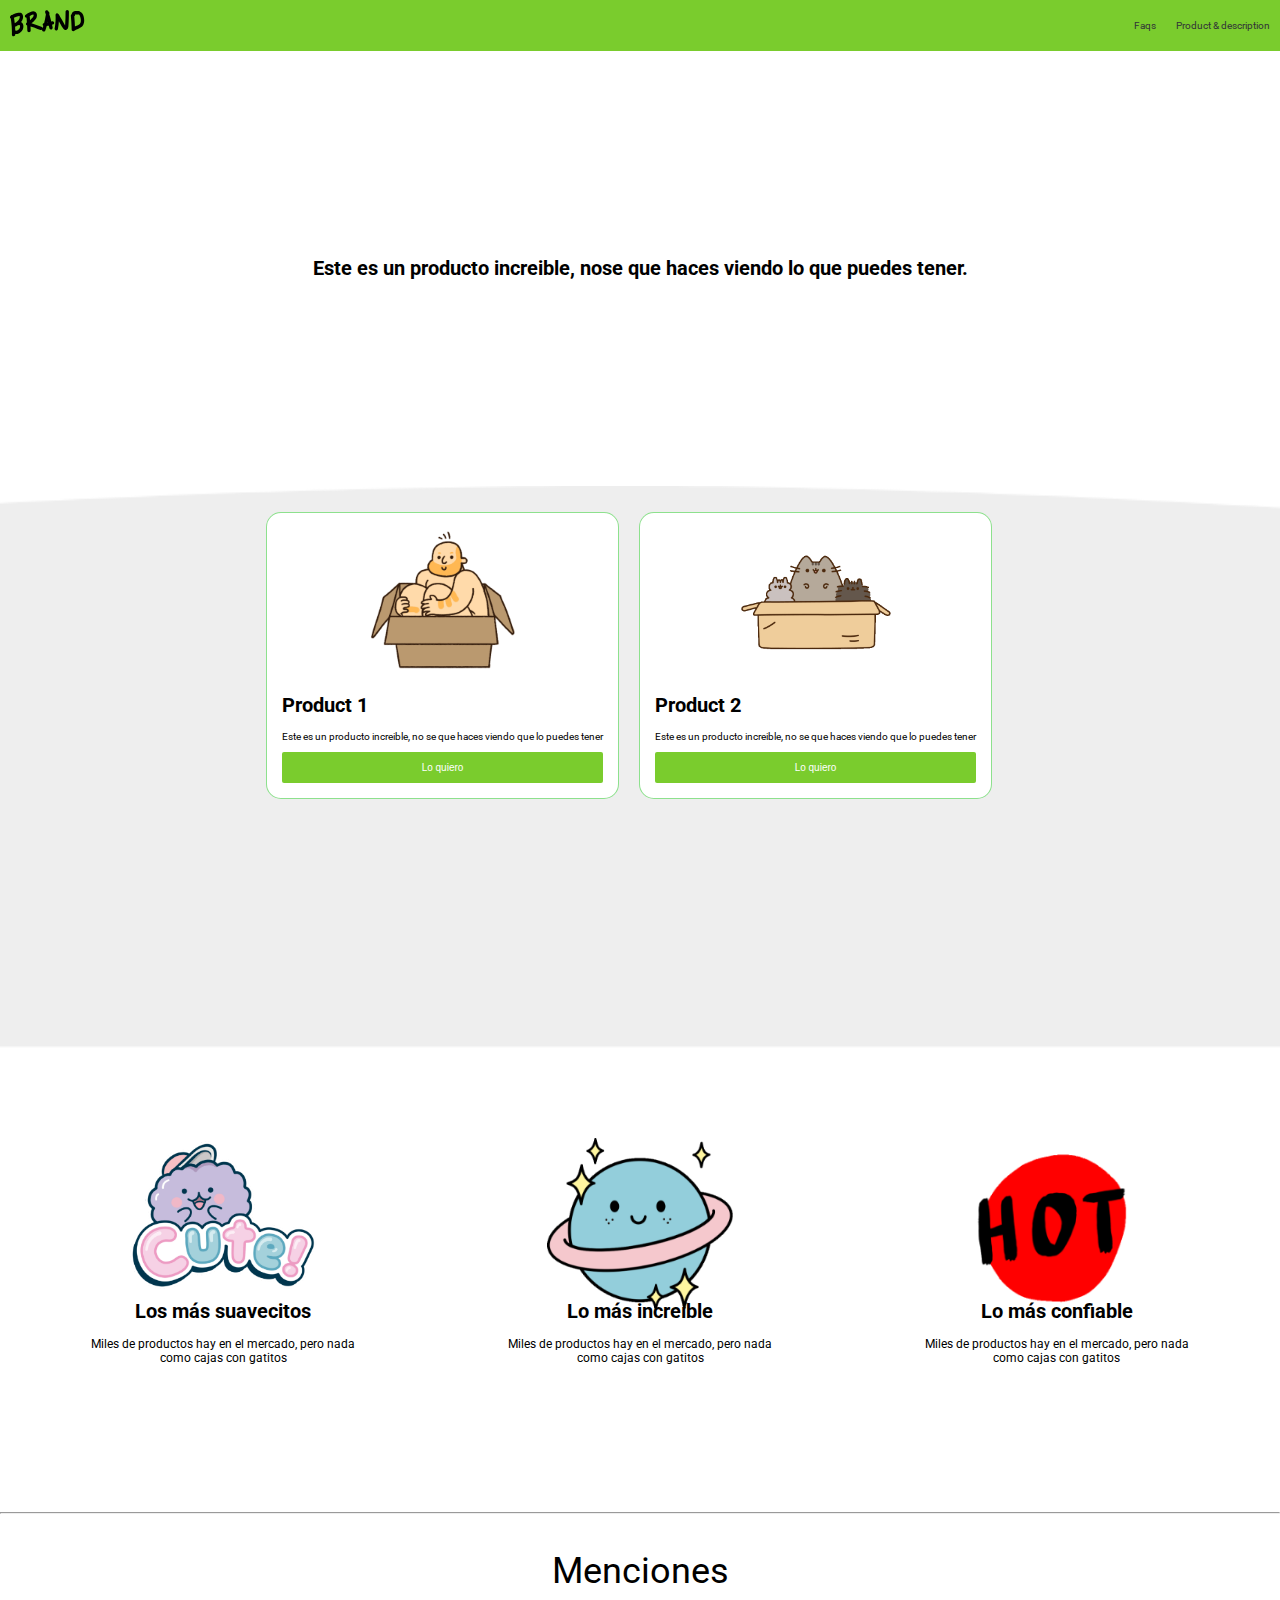
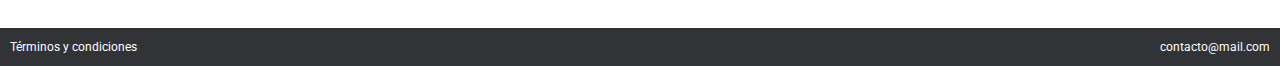
==== index.html @ de18c53f "Se agrega la segunda seccion" ====
<!DOCTYPE html>
<html lang="es">

<head>
    <meta charset="UTF-8">
    <meta name="viewport" content="width=device-width, initial-scale=1.0">
    <link rel="stylesheet" href="./css/style.css">
    <title>Brand</title>
</head>

<body>
    <nav>
        <div class="nav-brand_image">
            <img src="./images/logo.png" alt="logo">
        </div>
        <div class="nav-options">
            <ul>
                <li>
                    <a href="#">Faqs</a>
                </li>
                <li>
                    <a href="#">Product & description</a>
                </li>
            </ul>
        </div>
    </nav> 

    <div class="main_section">
        <h1>Este es un producto increible, nose que haces viendo lo que puedes tener.</h1>
    </div>
    <div class="products">
        <div class="products-product">
            <div class="products-product__content">
                <div class="products-product__content-image">
                    <img src="./images/box1.png" alt="box1">
                </div>
                <h1>Product 1</h1>
                <p>Este es un producto increible, no se que haces viendo que lo puedes tener</p>
                <button href="" class="products-product__content-button">Lo quiero</button>
            </div>
        </div>
        <div class="products-product">
            <div class="products-product__content">
                <div class="products-product__content-image">
                    <img src="./images/box2.png" alt="box2">
                </div>
                <h1>Product 2</h1>
                <p>Este es un producto increible, no se que haces viendo que lo puedes tener</p>
                <button href="" class="products-product__content-button">Lo quiero</button>
            </div>
        </div>
    </div>

    <section>
        <div class="moreProducts">
            <div class="moreProducts-item">
                <div class="moreProducts-item__image">
                    <img src="./images/b1.png" alt="" srcset="">
                </div>
                <h1>Los más suavecitos</h1>
                <p>Miles de productos hay en el mercado, pero nada como cajas con gatitos</p>
            </div>
            <div class="moreProducts-item">
                <div class="moreProducts-item__image">
                    <img src="./images/b2.png" alt="" srcset="">
                </div>
                <h1>Lo más increíble</h1>
                <p>Miles de productos hay en el mercado, pero nada como cajas con gatitos</p>
            </div>
            <div class="moreProducts-item">
                <div class="moreProducts-item__image">
                    <img src="./images/b3.png" alt="" srcset="">
                </div>
                <h1>Lo más confiable</h1>
                <p>Miles de productos hay en el mercado, pero nada como cajas con gatitos</p>
            </div>
        </div>
    </section>
    <hr>
    <section>
        <div class="paragraph">
            <p class="paragraph-text">Menciones</p>
        </div>
        <div class="cards">
            <div class="cards-item">
                
            </div>
            <div class="cards-item">
                
            </div>
            <div class="cards-item">

            </div>
            <div class="cards-item">

            </div>
        </div>
    </section>
    <footer class="footer">
        <p>Términos y condiciones</p>
        <p>contacto@mail.com</p>
    </footer>
</body>

</html>
---- css/style.css ----
@import url('https://fonts.googleapis.com/css2?family=Roboto:wght@400;700&display=swap');
/**--------Variables-------**/
:root {
    --green-color: #7acc2d;
    --white-color: white;
    --black-color: #313337;

    /* Tipografia */
    --normal:12px;

    /* Espaciado */
    --space: 10px;
}
/**--------Variables-------**/


html,
body {
    margin: 0px;
    padding: 0px;
    font-size: var(--space);
    font-family: 'Roboto', sans-serif;
}

nav {
    display: flex;
    background-color: var(--green-color);
    padding: var(--space);
    color: var(--white-color);
    justify-content: space-between;
}

nav ul {
    display: flex;

}

nav li {
    padding-left: 20px;
    list-style: none;
}

nav li a {
    color: var(--black-color);
    text-decoration: none;
}

nav li a:hover {
    color: var(--white-color);
}

/**-----------------------------------Main section ------------------**/

.main_section {
    padding: 15%;
    text-align: center;
}

.products {
    background-image: url("../images/curve.png");
    max-height: 50px;
    background-size: cover;
    background-position: center top;
    padding: 20%;
    display: flex;
}

.products-product {
    padding: var(--space);
    margin-top: -240px;
}


.products-product .products-product__content {
    background-color: var(--white-color);
    padding: 15px;
    border-radius: 15px;
    border: solid 1px rgba(77, 209, 77, 0.644);
    
}

.products-product .products-product__content:hover {
    box-shadow:  0px 4px 10px 0px rgba(0,0,0,0.8);
}

.products-product__content-image {
    text-align: center;
}

.products-product__content-button {
    background-color: var(--green-color);
    width: 100%;
    padding: var(--space);
    font-size: var(--space);
    color: var(--white-color);
    border: 0;
    cursor: pointer;
    border-radius: 2px;
}

.products-product__content-button:hover {
    background-color: yellowgreen;
}

.moreProducts {
    display: flex;
    padding: 15px;
    
}

.moreProducts-item{
    padding: 6%;
    
}

.moreProducts-item__image{
    text-align: center;
    width: 100%;
    height: 53%;
}

.moreProducts-item__image img {
    width: 70%;
}

.moreProducts-item h1{
    text-align: center;
}

.moreProducts-item p {
    font-size: 12px;
    text-align: center;
}

hr {  
    background: 4px solid #EEEEEE;
    opacity: 1;
}

.paragraph-text {
    text-align: center;
    font-size:36px;
    font-family: 'Roboto', sans-serif;
}


.footer {
    display: flex;
    justify-content: space-between;
    margin: auto;
    background-color: #313337 ;
    color: var(--white-color);
    opacity: 1;
}

.footer p {
    font-size: 12px;
    padding: 0 10px 0 10px;
}
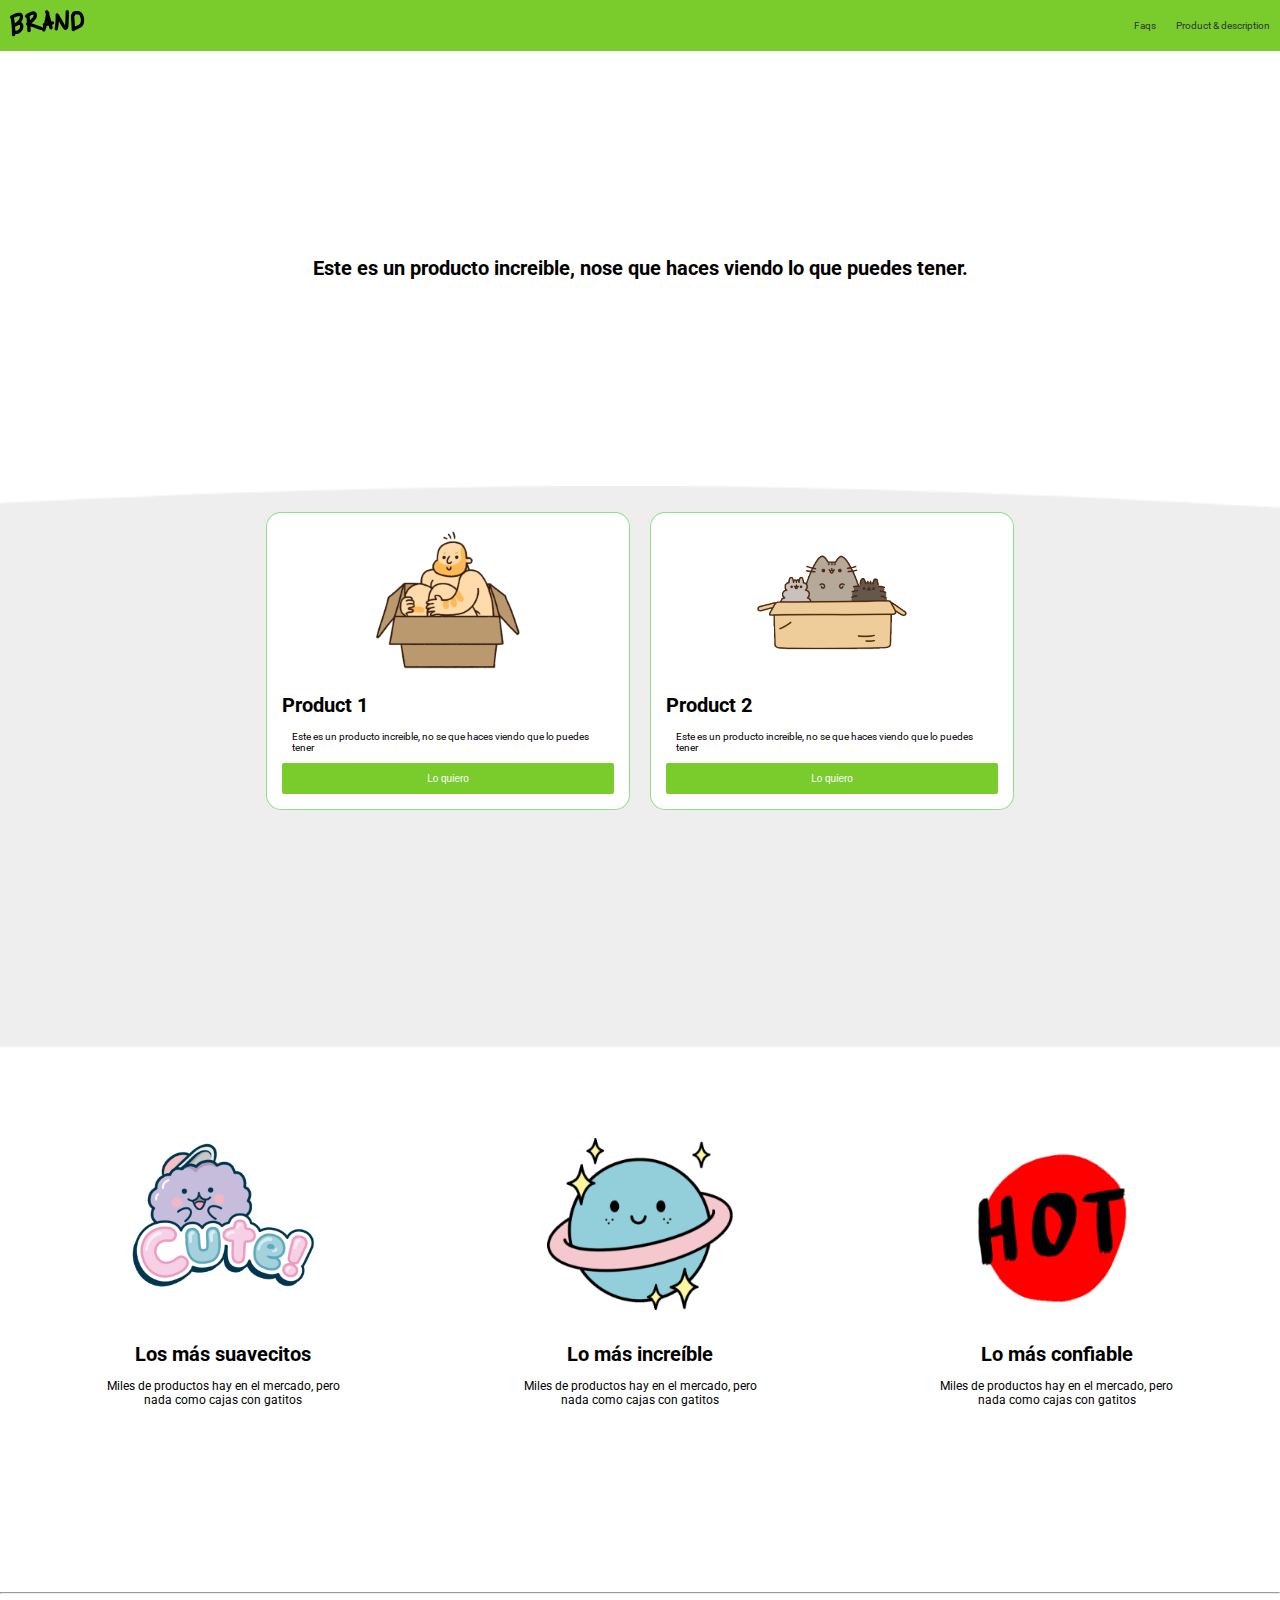
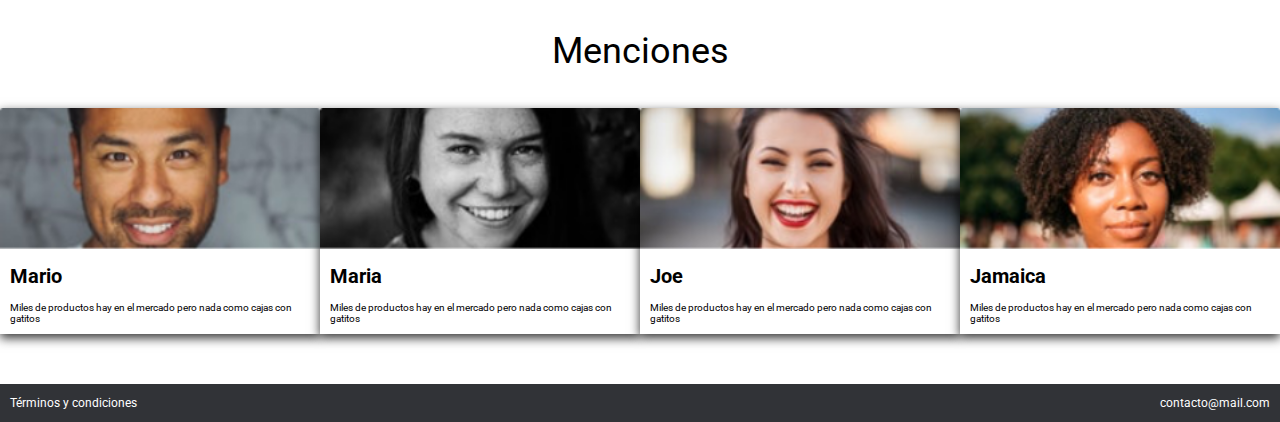
==== commit c990bb9b: "Se agrega flex al la lista" ====
--- a/index.html
+++ b/index.html
@@ -83,16 +83,32 @@
         </div>
         <div class="cards">
             <div class="cards-item">
-                
+                <div class="cards-item__image">
+                    <img src="./images/p1.png" alt="image1" srcset="">
+                </div>
+                <h1>Mario</h1>
+                <p>Miles de productos hay en el mercado pero nada como cajas con gatitos</p>
             </div>
             <div class="cards-item">
-                
+                <div class="cards-item__image">
+                    <img src="./images/p2.png" alt="image2" srcset="">
+                </div>
+                <h1>Maria</h1>
+                <p>Miles de productos hay en el mercado pero nada como cajas con gatitos</p>
             </div>
             <div class="cards-item">
-
+                <div class="cards-item__image">
+                    <img src="./images/p3.png" alt="image3" srcset="">
+                </div>
+                <h1>Joe</h1>
+                <p>Miles de productos hay en el mercado pero nada como cajas con gatitos</p>
             </div>
             <div class="cards-item">
-
+                <div class="cards-item__image">
+                    <img src="./images/p4.png" alt="image4" srcset="">
+                </div>
+                <h1>Jamaica</h1>
+                <p>Miles de productos hay en el mercado pero nada como cajas con gatitos</p>
             </div>
         </div>
     </section>
--- a/css/style.css
+++ b/css/style.css
@@ -1,4 +1,5 @@
 @import url('https://fonts.googleapis.com/css2?family=Roboto:wght@400;700&display=swap');
+
 /**--------Variables-------**/
 :root {
     --green-color: #7acc2d;
@@ -6,11 +7,12 @@
     --black-color: #313337;
 
     /* Tipografia */
-    --normal:12px;
+    --normal: 12px;
 
     /* Espaciado */
     --space: 10px;
 }
+
 /**--------Variables-------**/
 
 
@@ -76,11 +78,11 @@
     padding: 15px;
     border-radius: 15px;
     border: solid 1px rgba(77, 209, 77, 0.644);
-    
+
 }
 
 .products-product .products-product__content:hover {
-    box-shadow:  0px 4px 10px 0px rgba(0,0,0,0.8);
+    box-shadow: 0px 4px 10px 0px rgba(0, 0, 0, 0.8);
 }
 
 .products-product__content-image {
@@ -105,15 +107,15 @@
 .moreProducts {
     display: flex;
     padding: 15px;
-    
+
 }
 
-.moreProducts-item{
+.moreProducts-item {
     padding: 6%;
-    
+
 }
 
-.moreProducts-item__image{
+.moreProducts-item__image {
     text-align: center;
     width: 100%;
     height: 53%;
@@ -121,9 +123,10 @@
 
 .moreProducts-item__image img {
     width: 70%;
+    padding-bottom: 30%;
 }
 
-.moreProducts-item h1{
+.moreProducts-item h1 {
     text-align: center;
 }
 
@@ -132,23 +135,48 @@
     text-align: center;
 }
 
-hr {  
+hr {
     background: 4px solid #EEEEEE;
     opacity: 1;
 }
 
 .paragraph-text {
     text-align: center;
-    font-size:36px;
+    font-size: 36px;
     font-family: 'Roboto', sans-serif;
 }
+.cards {
+    display: flex;
+    padding-bottom: 0px;
+    padding-bottom: 50px;
+}
+
+.cards-item {
+    background-color: var(--white-color);
+    box-shadow: 0px 4px 10px 0px rgba(0, 0, 0, 0.8);
+}
+
+
+.cards-item h1,p{
+    padding-right: 10px;
+    padding-left: 10px;
+}
+
+.cards-item__image img{
+    width: 100%;
+    text-align: center;
+}
+
+
+
+
 
 
 .footer {
     display: flex;
     justify-content: space-between;
     margin: auto;
-    background-color: #313337 ;
+    background-color: #313337;
     color: var(--white-color);
     opacity: 1;
 }
@@ -156,4 +184,4 @@
 .footer p {
     font-size: 12px;
     padding: 0 10px 0 10px;
-}
+}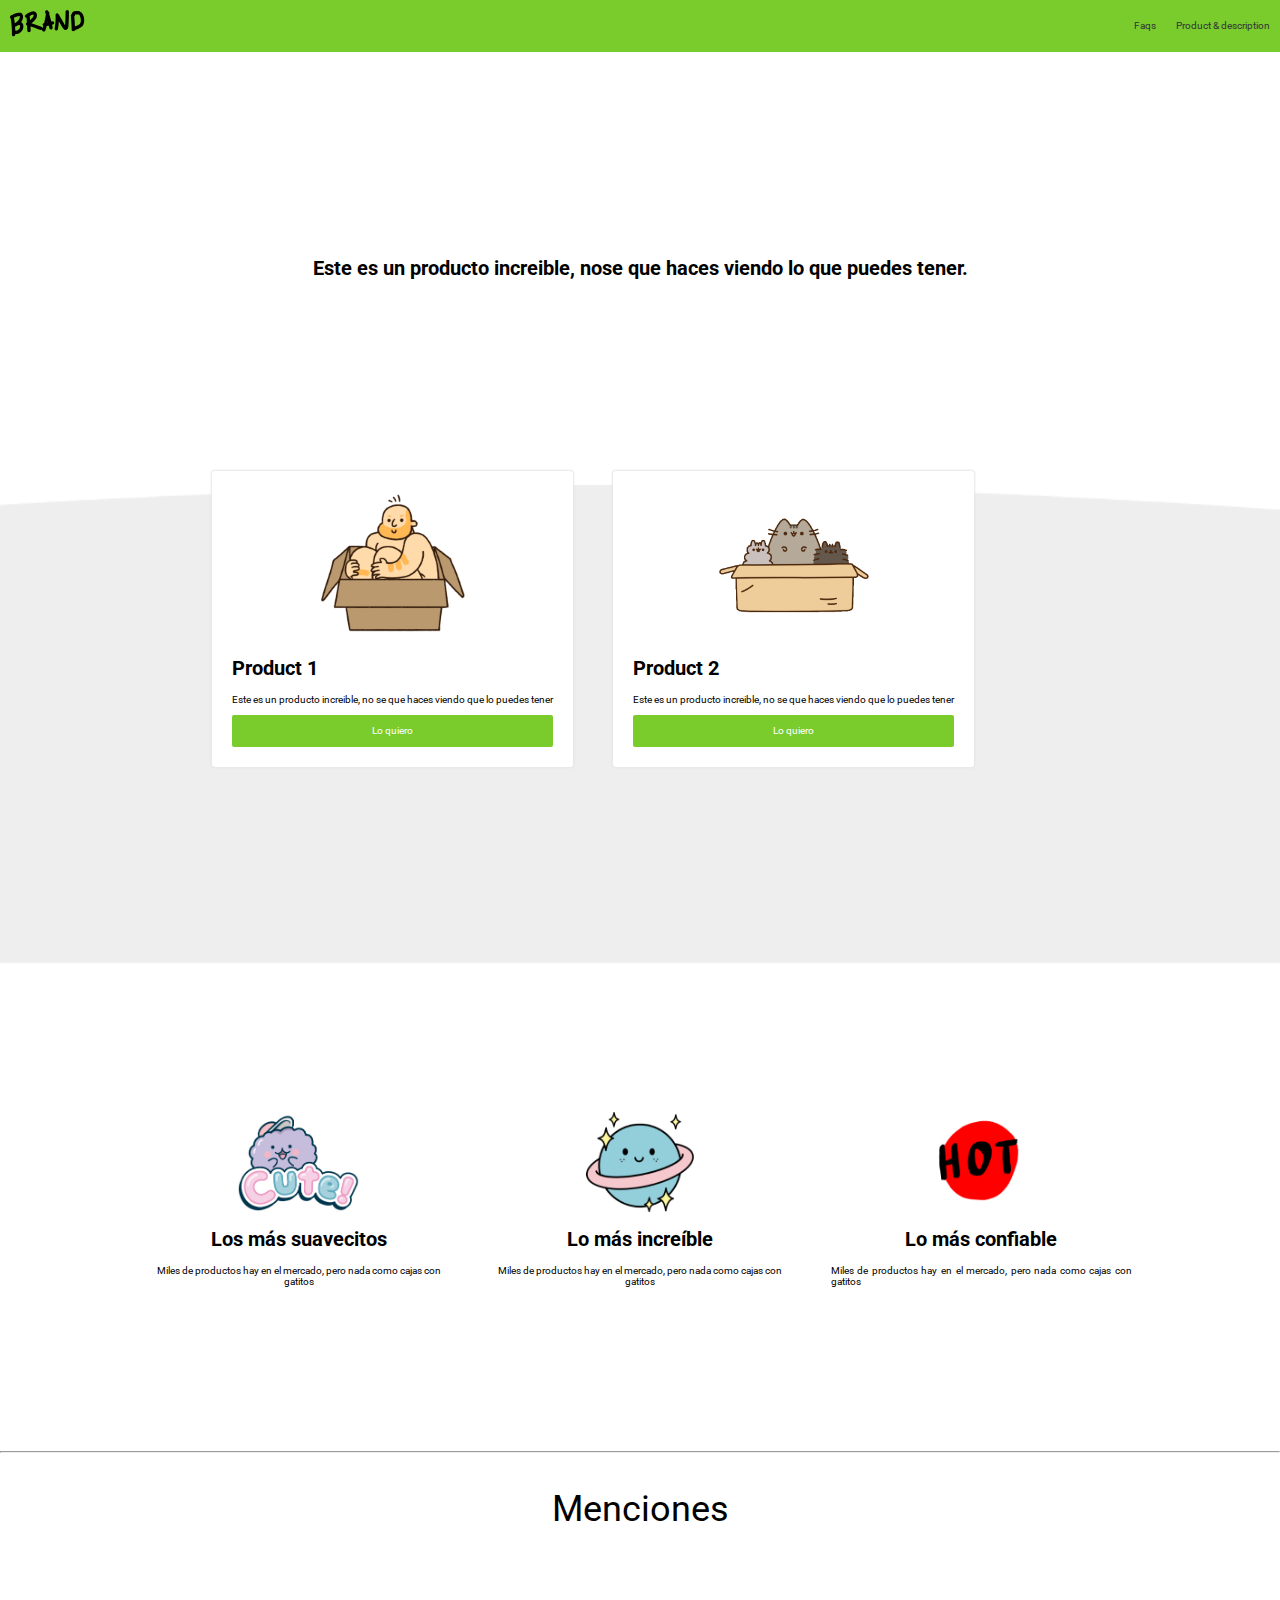
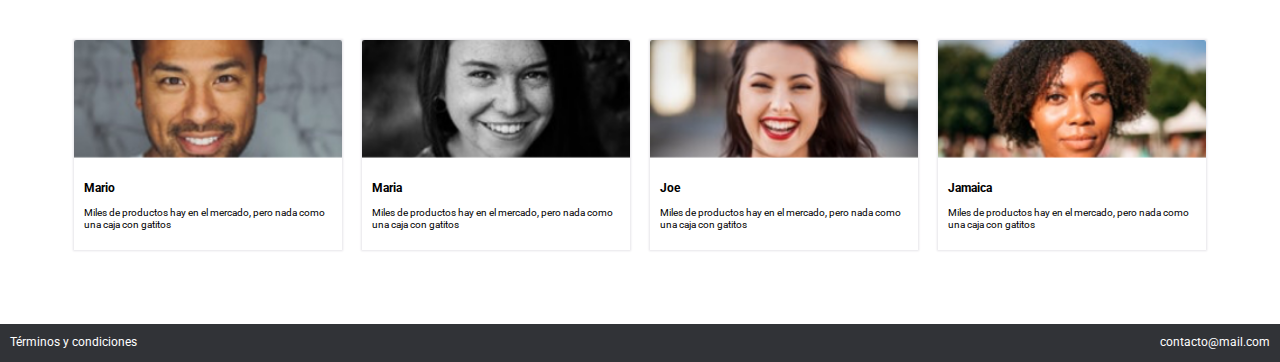
==== commit bef6ff55: "Se agregan medias para resolucion de 600" ====
--- a/index.html
+++ b/index.html
@@ -4,7 +4,9 @@
 <head>
     <meta charset="UTF-8">
     <meta name="viewport" content="width=device-width, initial-scale=1.0">
+    <link rel="stylesheet" href="./css/normalize.css">
     <link rel="stylesheet" href="./css/style.css">
+    <link rel="stylesheet" href="./css/mobile.css">
     <title>Brand</title>
 </head>
 
@@ -29,24 +31,24 @@
         <h1>Este es un producto increible, nose que haces viendo lo que puedes tener.</h1>
     </div>
     <div class="products">
-        <div class="products-product">
-            <div class="products-product__content">
-                <div class="products-product__content-image">
+        <div class="product">
+            <div class="content">
+                <div class="image-product">
                     <img src="./images/box1.png" alt="box1">
                 </div>
                 <h1>Product 1</h1>
                 <p>Este es un producto increible, no se que haces viendo que lo puedes tener</p>
-                <button href="" class="products-product__content-button">Lo quiero</button>
+                <button href="" class="main_btn">Lo quiero</button>
             </div>
         </div>
-        <div class="products-product">
-            <div class="products-product__content">
-                <div class="products-product__content-image">
+        <div class="product">
+            <div class="content">
+                <div class="image-product">
                     <img src="./images/box2.png" alt="box2">
                 </div>
                 <h1>Product 2</h1>
                 <p>Este es un producto increible, no se que haces viendo que lo puedes tener</p>
-                <button href="" class="products-product__content-button">Lo quiero</button>
+                <button href="" class="main_btn">Lo quiero</button>
             </div>
         </div>
     </div>
@@ -72,7 +74,7 @@
                     <img src="./images/b3.png" alt="" srcset="">
                 </div>
                 <h1>Lo más confiable</h1>
-                <p>Miles de productos hay en el mercado, pero nada como cajas con gatitos</p>
+                <p class="text_beneficio">Miles de productos hay en el mercado, pero nada como cajas con gatitos</p>
             </div>
         </div>
     </section>
@@ -83,32 +85,41 @@
         </div>
         <div class="cards">
             <div class="cards-item">
-                <div class="cards-item__image">
+                <div class="cards-item__content">
                     <img src="./images/p1.png" alt="image1" srcset="">
+                    <div class="text">
+                        <h3>Mario</h3>
+                        <p>Miles de productos hay en el mercado, pero nada como una caja con gatitos</p>
+                      </div>
                 </div>
-                <h1>Mario</h1>
-                <p>Miles de productos hay en el mercado pero nada como cajas con gatitos</p>
             </div>
             <div class="cards-item">
-                <div class="cards-item__image">
+                <div class="cards-item__content">
                     <img src="./images/p2.png" alt="image2" srcset="">
+                    <div class="text">
+                        <h3>Maria</h3>
+                        <p>Miles de productos hay en el mercado, pero nada como una caja con gatitos</p>
+                      </div>
+            
                 </div>
-                <h1>Maria</h1>
-                <p>Miles de productos hay en el mercado pero nada como cajas con gatitos</p>
             </div>
             <div class="cards-item">
-                <div class="cards-item__image">
+                <div class="cards-item__content">
                     <img src="./images/p3.png" alt="image3" srcset="">
+                    <div class="text">
+                        <h3>Joe</h3>
+                        <p>Miles de productos hay en el mercado, pero nada como una caja con gatitos</p>
+                      </div>
                 </div>
-                <h1>Joe</h1>
-                <p>Miles de productos hay en el mercado pero nada como cajas con gatitos</p>
             </div>
             <div class="cards-item">
-                <div class="cards-item__image">
+                <div class="cards-item__content">
                     <img src="./images/p4.png" alt="image4" srcset="">
+                    <div class="text">
+                        <h3>Jamaica</h3>
+                        <p>Miles de productos hay en el mercado, pero nada como una caja con gatitos</p>
+                      </div>
                 </div>
-                <h1>Jamaica</h1>
-                <p>Miles de productos hay en el mercado pero nada como cajas con gatitos</p>
             </div>
         </div>
     </section>
--- a/css/style.css
+++ b/css/style.css
@@ -14,7 +14,6 @@
 }
 
 /**--------Variables-------**/
-
 
 html,
 body {
@@ -34,7 +33,6 @@
 
 nav ul {
     display: flex;
-
 }
 
 nav li {
@@ -54,123 +52,101 @@
 /**-----------------------------------Main section ------------------**/
 
 .main_section {
+    text-align: center;
     padding: 15%;
-    text-align: center;
 }
 
-.products {
+.products{
     background-image: url("../images/curve.png");
-    max-height: 50px;
+    padding: 15%;
+    background-position: center top;
+    background-repeat: no-repeat;
+    display: flex;
+    height: 95px;
     background-size: cover;
-    background-position: center top;
-    padding: 20%;
-    display: flex;
-}
-
-.products-product {
+  
+  }
+  
+  .product{
+    padding: 20px;
+    margin-top: -226px;
+  }
+  
+  .image-product{
+    text-align: center;
+  }
+  
+  .content{
+    padding: 20px;
+    background: var(--white-color);
+    border-radius: 3px;
+    box-shadow: 0px 0 2px 1px #e6e5e9;
+  }
+  
+  .main_btn{
     padding: var(--space);
-    margin-top: -240px;
-}
+    background-color: var(--green-color);
+    width: 100%;
+    border: 0px;
+    border-radius: 2px;
+    cursor: pointer;
+    color: var(--white-color);
+  }
+  .main_btn:hover{
+    background-color: #63a426;
+  }
 
 
-.products-product .products-product__content {
-    background-color: var(--white-color);
-    padding: 15px;
-    border-radius: 15px;
-    border: solid 1px rgba(77, 209, 77, 0.644);
-
-}
-
-.products-product .products-product__content:hover {
-    box-shadow: 0px 4px 10px 0px rgba(0, 0, 0, 0.8);
-}
-
-.products-product__content-image {
-    text-align: center;
-}
-
-.products-product__content-button {
-    background-color: var(--green-color);
-    width: 100%;
-    padding: var(--space);
-    font-size: var(--space);
-    color: var(--white-color);
-    border: 0;
-    cursor: pointer;
-    border-radius: 2px;
-}
-
-.products-product__content-button:hover {
-    background-color: yellowgreen;
-}
+/* Beneficios */
 
 .moreProducts {
     display: flex;
-    padding: 15px;
-
+    padding: 10%;
 }
 
 .moreProducts-item {
-    padding: 6%;
-
-}
-
-.moreProducts-item__image {
     text-align: center;
-    width: 100%;
-    height: 53%;
+    padding: 20px;
 }
 
 .moreProducts-item__image img {
-    width: 70%;
-    padding-bottom: 30%;
+    max-height: 100px
 }
 
-.moreProducts-item h1 {
-    text-align: center;
-}
+.text_beneficio{
+    text-align: justify;
+  }
 
-.moreProducts-item p {
-    font-size: 12px;
-    text-align: center;
-}
 
-hr {
-    background: 4px solid #EEEEEE;
-    opacity: 1;
-}
-
+/* Menciones */
 .paragraph-text {
     text-align: center;
     font-size: 36px;
     font-family: 'Roboto', sans-serif;
 }
+
 .cards {
     display: flex;
-    padding-bottom: 0px;
-    padding-bottom: 50px;
-}
-
-.cards-item {
-    background-color: var(--white-color);
-    box-shadow: 0px 4px 10px 0px rgba(0, 0, 0, 0.8);
+    padding: 5%;
 }
 
 
-.cards-item h1,p{
-    padding-right: 10px;
-    padding-left: 10px;
+.cards-item__content img {
+    width: 100%;
 }
 
-.cards-item__image img{
-    width: 100%;
-    text-align: center;
+.cards-item{
+    padding: var(--space);
 }
 
+.cards-item__content{
+    box-shadow: 0px 0 2px 1px #e6e5e9;
 
+}
 
-
-
+.cards .text{
+    padding: var(--space);
+  }
 
 .footer {
     display: flex;
--- a/css/mobile.css
+++ b/css/mobile.css
@@ -0,0 +1,18 @@
+@media (max-width: 600px) {
+    .products{
+        display: inherit;
+        height: auto;
+    }
+
+    .product {
+        margin-top: auto;
+    }
+
+    .main_section {
+        padding: 4%;
+    }
+
+    .moreProducts, .cards{
+        display: inherit;
+    }
+}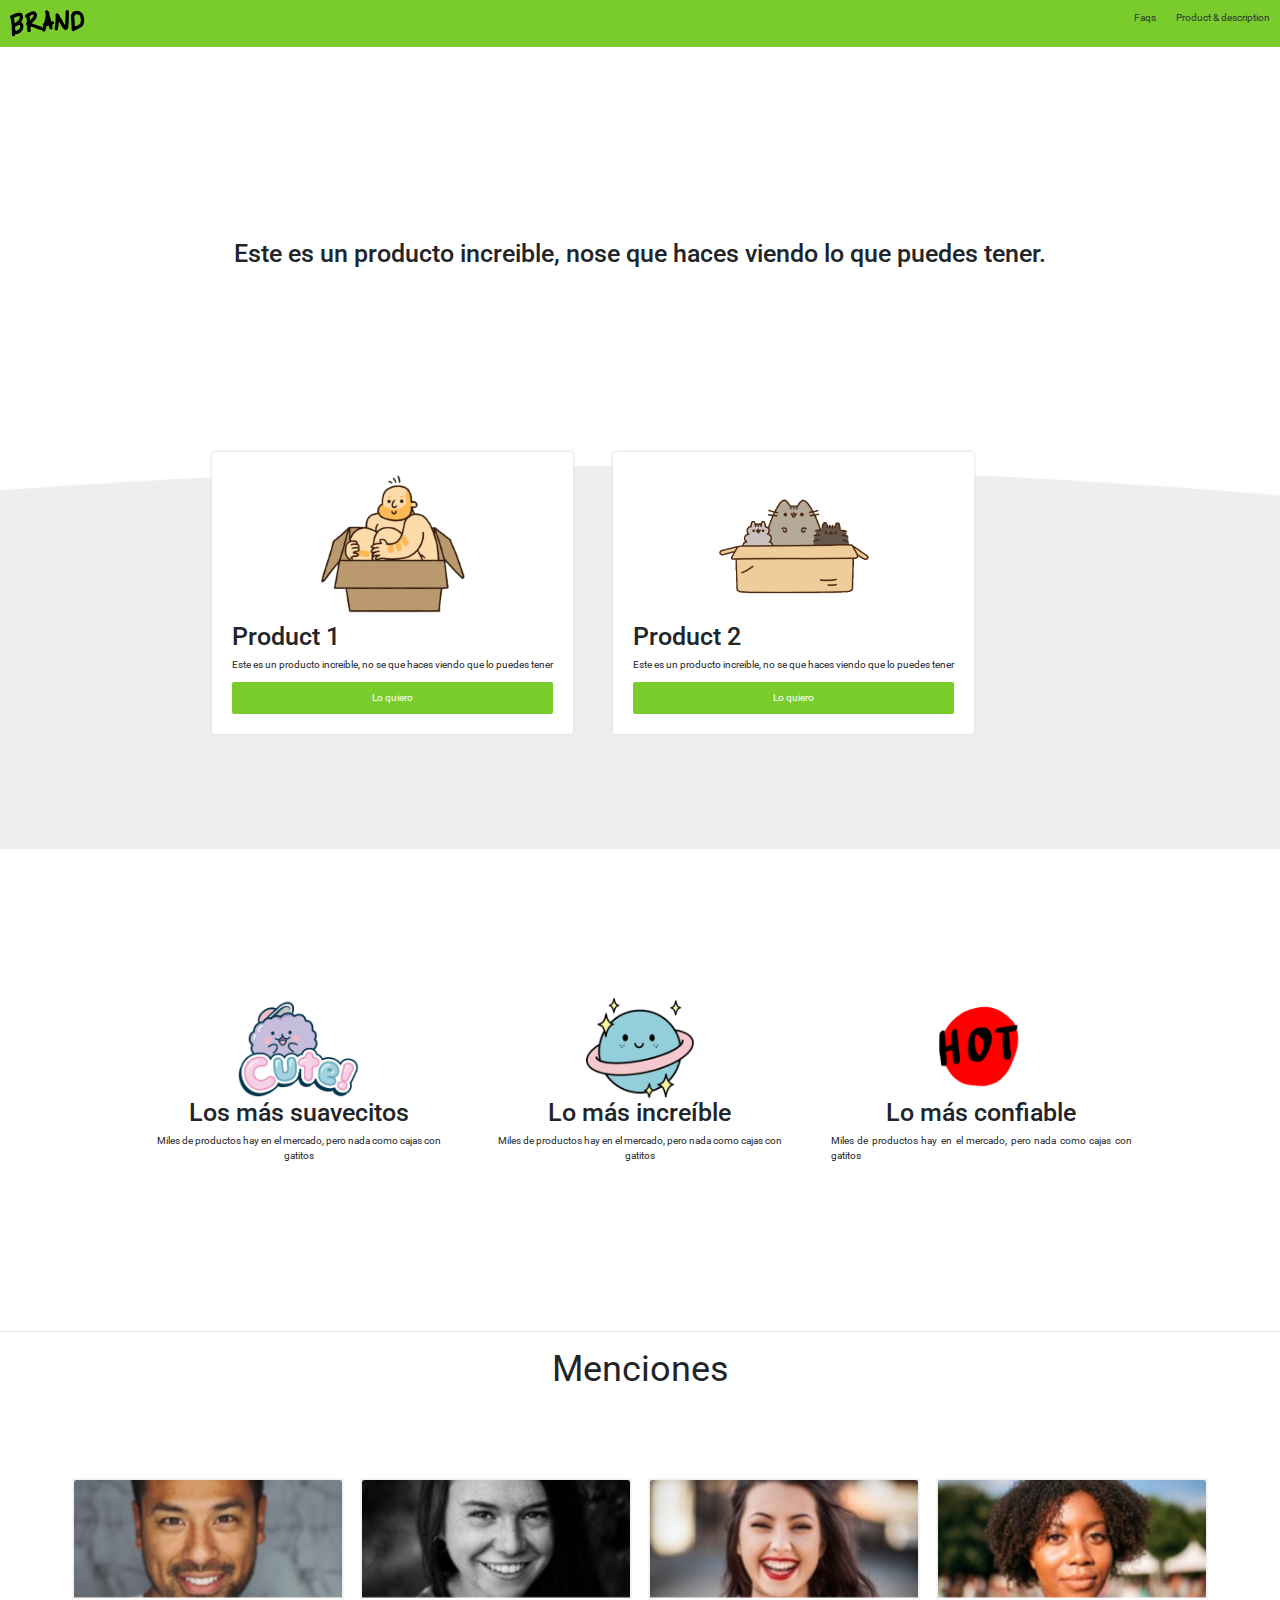
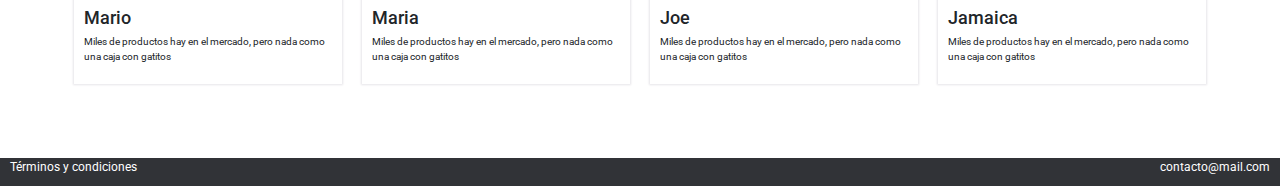
==== commit 3f5df011: "Se agrega animaciones" ====
--- a/index.html
+++ b/index.html
@@ -4,14 +4,16 @@
 <head>
     <meta charset="UTF-8">
     <meta name="viewport" content="width=device-width, initial-scale=1.0">
+    <link rel="stylesheet" href="https://stackpath.bootstrapcdn.com/bootstrap/4.5.2/css/bootstrap.min.css" integrity="sha384-JcKb8q3iqJ61gNV9KGb8thSsNjpSL0n8PARn9HuZOnIxN0hoP+VmmDGMN5t9UJ0Z" crossorigin="anonymous">
     <link rel="stylesheet" href="./css/normalize.css">
     <link rel="stylesheet" href="./css/style.css">
     <link rel="stylesheet" href="./css/mobile.css">
+    <link rel="stylesheet" href="./css/animation.css">
     <title>Brand</title>
 </head>
 
 <body>
-    <nav>
+    <nav class="fadeInDown">
         <div class="nav-brand_image">
             <img src="./images/logo.png" alt="logo">
         </div>
@@ -27,11 +29,11 @@
         </div>
     </nav> 
 
-    <div class="main_section">
+    <div class="main_section fadeIn">
         <h1>Este es un producto increible, nose que haces viendo lo que puedes tener.</h1>
     </div>
     <div class="products">
-        <div class="product">
+        <div class="product fadeInUp">
             <div class="content">
                 <div class="image-product">
                     <img src="./images/box1.png" alt="box1">
@@ -41,7 +43,7 @@
                 <button href="" class="main_btn">Lo quiero</button>
             </div>
         </div>
-        <div class="product">
+        <div class="product fadeInUp">
             <div class="content">
                 <div class="image-product">
                     <img src="./images/box2.png" alt="box2">
@@ -127,6 +129,10 @@
         <p>Términos y condiciones</p>
         <p>contacto@mail.com</p>
     </footer>
+
+    <script src="https://code.jquery.com/jquery-3.5.1.slim.min.js" integrity="sha384-DfXdz2htPH0lsSSs5nCTpuj/zy4C+OGpamoFVy38MVBnE+IbbVYUew+OrCXaRkfj" crossorigin="anonymous"></script>
+<script src="https://cdn.jsdelivr.net/npm/popper.js@1.16.1/dist/umd/popper.min.js" integrity="sha384-9/reFTGAW83EW2RDu2S0VKaIzap3H66lZH81PoYlFhbGU+6BZp6G7niu735Sk7lN" crossorigin="anonymous"></script>
+<script src="https://stackpath.bootstrapcdn.com/bootstrap/4.5.2/js/bootstrap.min.js" integrity="sha384-B4gt1jrGC7Jh4AgTPSdUtOBvfO8shuf57BaghqFfPlYxofvL8/KUEfYiJOMMV+rV" crossorigin="anonymous"></script>
 </body>
 
 </html>--- a/css/animation.css
+++ b/css/animation.css
@@ -0,0 +1,63 @@
+.fadeIn {
+    -webkit-animation-duration: 4s;
+    animation-duration: 4s;   
+    -webkit-animation-fill-mode: both;
+    animation-fill-mode: both;
+    -webkit-animation-name: fadeIn;
+    animation-name: fadeIn;
+}
+
+@keyframes fadeIn {
+    from {
+        opacity: 0;
+    }
+    to {
+        opacity: 1;
+    }
+}
+
+
+.fadeInDown{
+    -webkit-animation-duration: 1s;
+    animation-duration: 1s;   
+    -webkit-animation-fill-mode: both;
+    animation-fill-mode: both;
+    -webkit-animation-name: fadeInDown;
+    animation-name: fadeInDown;
+}
+
+@keyframes fadeInDown {
+    from {
+        opacity: 0;
+        -webkit-transform: translate3d(0, -100% , 0);
+        transform: translate3d(0, -100% , 0);
+    }
+    to {
+        opacity: 1;
+        -webkit-transform: translate3d(0, 0 , 0);
+        transform: translate3d(0, 0 , 0);
+    }
+}
+
+
+.fadeInUp {
+    -webkit-animation-duration: 1s;
+    animation-duration: 1s;   
+    -webkit-animation-fill-mode: both;
+    animation-fill-mode: both;
+    -webkit-animation-name: fadeInUp ;
+    animation-name: fadeInUp;
+}
+
+@keyframes fadeInUp {
+    from {
+        opacity: 0;
+        -webkit-transform: translate3d(0, 80% , 0);
+        transform: translate3d(0, 80% , 0);
+    }
+    to {
+        opacity: 1;
+        -webkit-transform: translate3d(0,  0, 0);
+        transform: translate3d(0, 0 , 0);
+    }
+}